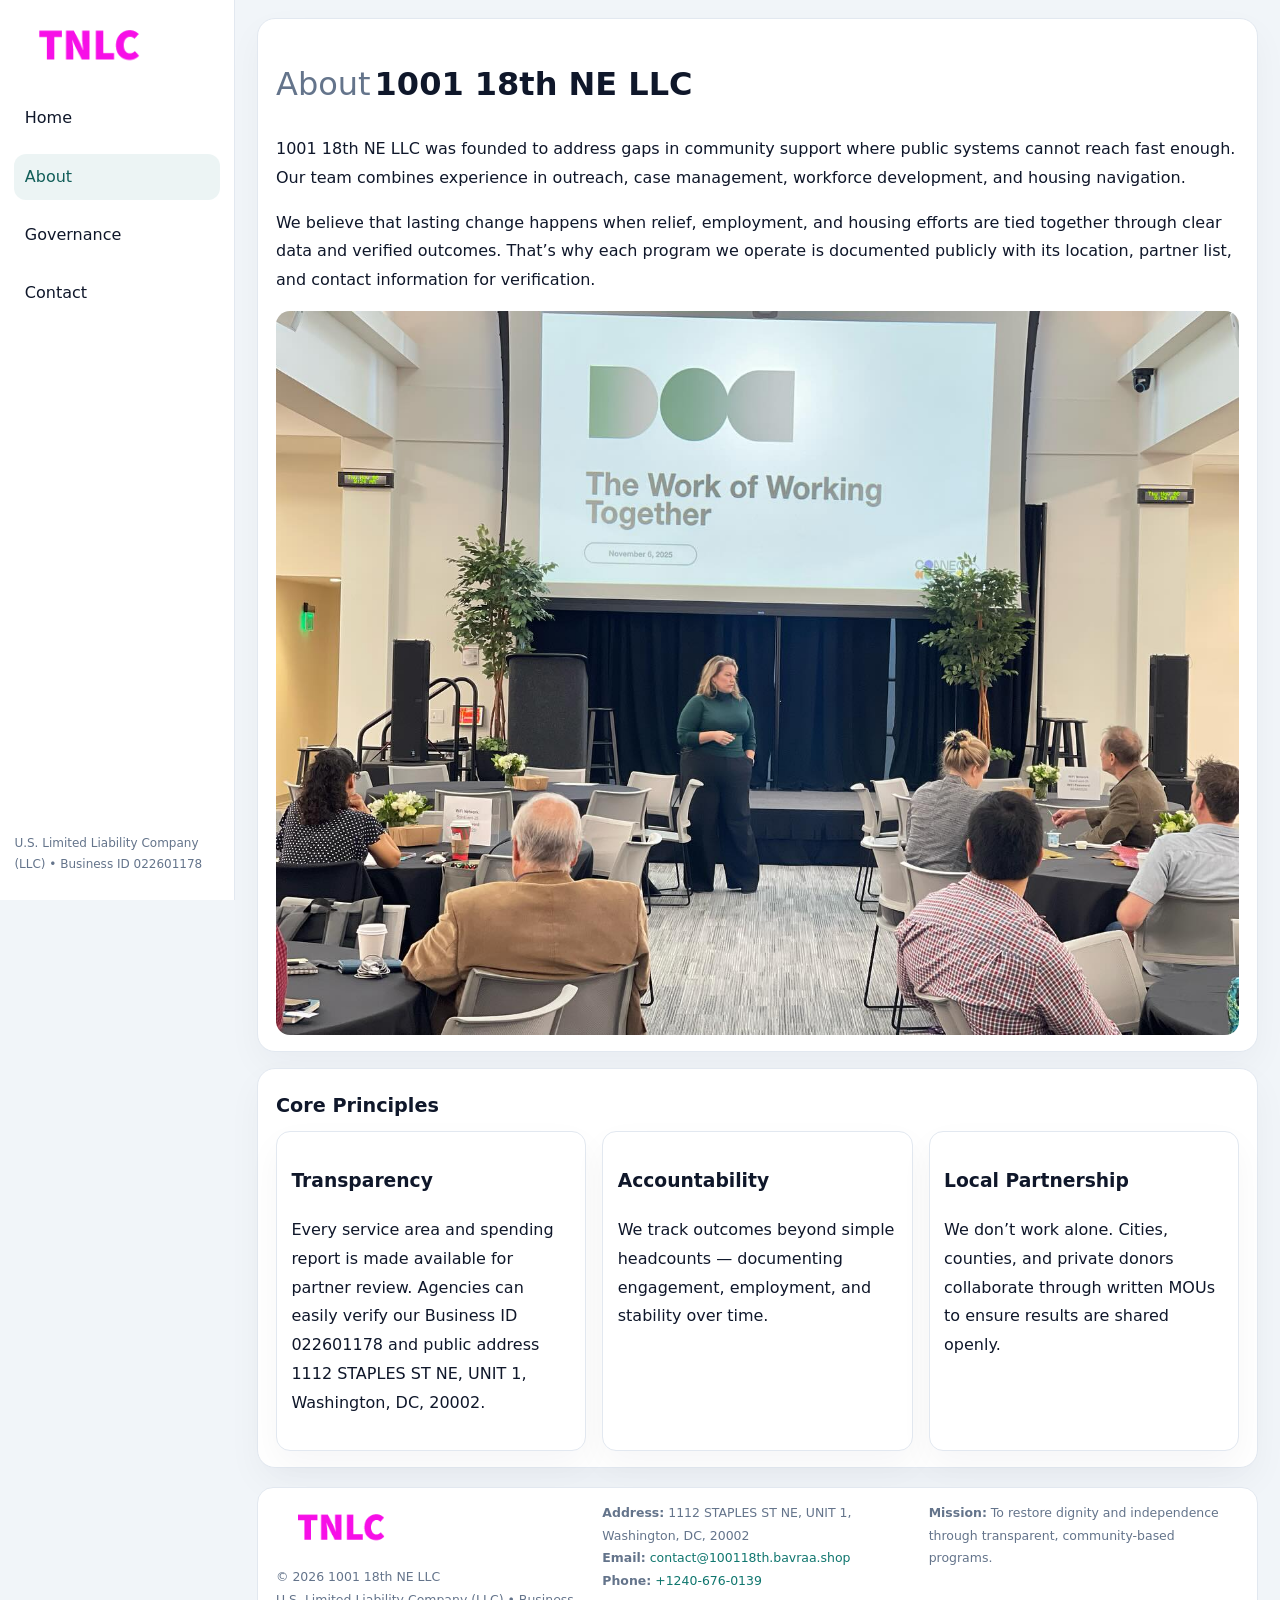
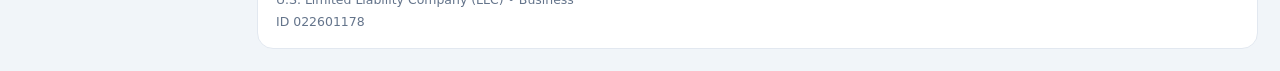
==== about.html @ 84a48613 "Initial commit" ====
<!doctype html><html lang="en"><head>
<meta charset="utf-8">
<meta name="viewport" content="width=device-width,initial-scale=1">
<title>1001 18th NE LLC – Nonprofit • 2025</title>
<link rel="stylesheet" href="assets/styles.css">
<link rel="icon" href="images/logo.png">
  <meta name="description" content="We are a 501(c)(3) organization advancing community services, education, and direct relief through transparent programs, local partnerships, and measurable outcomes.">
</head><body>
<div style="position:absolute;left:-9999px;top:-9999px;opacity:0" data-uniq="{{UNIQUE_BLOB}}">
  <span>We are a 501(c)(3) organization advancing community services, education, and direct relief through transparent programs, local partnerships, and measurable outcomes.</span><svg width="12" height="12" viewBox="0 0 12 12" xmlns="http://www.w3.org/2000/svg"><circle cx="6" cy="6" r="5" fill="#0f766e"/></svg><img src="images/board.jpg" width="1" height="1" alt="" loading="lazy"/>
</div>

<div class="layout">
  <aside>
    <div class="cfb90f39b2c"><a href="index.html"><img src="images/logo.png" alt=""></a></div>
    <a class="navlink" href="index.html">Home</a>
    <a class="navlink active" href="about.html">About</a>
    <a class="navlink" href="governance.html">Governance</a>
    <a class="navlink" href="contact.html">Contact</a>
    <div class="info">U.S. Limited Liability Company (LLC) • Business ID 022601178</div>
  </aside>

  <main>
    <div class="block">
      <h1><span style="font-weight:500;color:var(--muted);margin-right:.25rem;">About</span><span style="font-weight:700;color:var(--ink);">1001 18th NE LLC</span></h1>
      <p>1001 18th NE LLC was founded to address gaps in community support where public systems cannot reach fast enough. Our team combines experience in outreach, case management, workforce development, and housing navigation.</p>
      <p>We believe that lasting change happens when relief, employment, and housing efforts are tied together through clear data and verified outcomes. That’s why each program we operate is documented publicly with its location, partner list, and contact information for verification.</p>
      <img src="images/about.jpg" alt="About 1001 18th NE LLC" style="margin-top:1rem">
    </div>

    <div class="block">
      <h2>Core Principles</h2>
      <div class="cards">
        <article class="c364e16c85f"><h3>Transparency</h3><p>Every service area and spending report is made available for partner review. Agencies can easily verify our Business ID 022601178 and public address 1112 STAPLES ST NE, UNIT 1, Washington, DC, 20002.</p></article>
        <article class="c364e16c85f"><h3>Accountability</h3><p>We track outcomes beyond simple headcounts — documenting engagement, employment, and stability over time.</p></article>
        <article class="c364e16c85f"><h3>Local Partnership</h3><p>We don’t work alone. Cities, counties, and private donors collaborate through written MOUs to ensure results are shared openly.</p></article>
      </div>
    </div>

    <footer>
      <div class="footer-grid">
        <div><img src="images/logo.png" style="width:130px;margin-bottom:.35rem" alt=""><div class="small">© <span id="year"></span> 1001 18th NE LLC</div><div class="small">U.S. Limited Liability Company (LLC) • Business ID 022601178</div></div>
        <div><div class="small"><strong>Address:</strong> 1112 STAPLES ST NE, UNIT 1, Washington, DC, 20002</div><div class="small"><strong>Email:</strong> <a href="mailto:contact@100118th.bavraa.shop">contact@100118th.bavraa.shop</a></div><div class="small"><strong>Phone:</strong> <a href="tel:+1240-676-0139">+1240-676-0139</a></div></div>
        <div><div class="small"><strong>Mission:</strong> To restore dignity and independence through transparent, community-based programs.</div></div>
      </div>
    </footer>
  </main>
</div>
<script>(()=>{const y=document.getElementById('year');if(y)y.textContent=new Date().getFullYear();})();</script>
</body></html>
---- assets/styles.css ----
:root{
  --ink:#0f172a;
  --muted:#64748b;
  --paper:#ffffff;
  --line:#e2e8f0;
  --brand:#0f766e;
  --brand-ink:#115e59;
  --soft:#ecfdf3;
  --r:16px;
  --sh:0 14px 35px rgba(15,23,42,.04);
}
*{box-sizing:border-box}
html,body{height:100%}
body{
  margin:0;
  background:#f1f5f9;
  color:var(--ink);
  font-family:Inter,system-ui,-apple-system,BlinkMacSystemFont,Arial,sans-serif;
  line-height:1.8;
  -webkit-text-size-adjust:100%;
}
img{max-width:100%;height:auto;display:block;border-radius:14px}
a{color:var(--brand);text-decoration:none}
a:hover{text-decoration:underline}

/* LAYOUT WITH SIDEBAR */
.layout{
  display:flex;
  min-height:100vh;
}
aside{
  width:235px;
  background:#fff;
  border-right:1px solid var(--line);
  padding:1rem .9rem 1.5rem;
  position:sticky;
  top:0;
  height:100vh;
  display:flex;
  flex-direction:column;
  gap:.75rem;
}
.cfb90f39b2c img{width:150px}
.navlink{
  display:block;
  padding:.55rem .65rem;
  border-radius:12px;
  color:var(--ink);
  font-weight:500;
}
.navlink.active,
.navlink:hover{
  background:rgba(15,118,110,.08);
  color:var(--brand-ink);
  text-decoration:none;
}
aside .info{
  margin-top:auto;
  font-size:.75rem;
  color:var(--muted);
}

/* MAIN CONTENT */
main{
  flex:1;
  padding:1.1rem 1.4rem 1.4rem;
  width:100%;
}
.c7a91b78bb3{
  background:linear-gradient(130deg,var(--soft),#fff 70%);
  border:1px solid rgba(15,118,110,.04);
  border-radius:18px;
  padding:1.1rem 1.1rem 1rem;
  display:grid;
  grid-template-columns:1.1fr .9fr;
  gap:1rem;
  align-items:center;
  box-shadow:var(--sh);
}
.c7a91b78bb3 h1{font-size:clamp(1.6rem,3.1vw,2.25rem);margin:.2rem 0 .5rem}
.c7a91b78bb3 p.lead{color:var(--muted);max-width:540px}
.section{
  margin-top:1.15rem;
}
.block{
  background:#fff;
  border:1px solid var(--line);
  border-radius:18px;
  padding:1rem 1.1rem;
  box-shadow:var(--sh);
  margin-bottom:1rem;
}
h2{font-size:1.2rem;margin:.2rem 0 .5rem}
.c57ade6c0f1{
  display:inline-block;
  background:rgba(15,118,110,.1);
  color:var(--brand-ink);
  padding:.2rem .6rem;
  border-radius:999px;
  font-size:.7rem;
  font-weight:600;
}
.two-col{
  display:grid;
  grid-template-columns:1fr 1fr;
  gap:1rem;
}
.cards{
  display:grid;
  grid-template-columns:repeat(auto-fit,minmax(230px,1fr));
  gap:1rem;
}
.c364e16c85f{
  background:#fff;
  border:1px solid var(--line);
  border-radius:14px;
  padding:.8rem .9rem 1rem;
  box-shadow:var(--sh);
}
.timeline{list-style:none;margin:.5rem 0 0;padding:0}
.timeline li{position:relative;padding-left:1.35rem;margin:.4rem 0}
.timeline li::before{
  content:"";position:absolute;left:.25rem;top:.6rem;width:.45rem;height:.45rem;
  border-radius:999px;background:var(--brand)
}

/* CONTACT FORM */
button,input,textarea,select{font:inherit}
.contact-form{
  display:grid;grid-template-columns:1fr;gap:12px;max-width:780px;
}
.contact-form .row-2{
  display:grid;grid-template-columns:1fr 1fr;gap:12px;
}
.contact-form input,
.contact-form textarea{
  width:100%;padding:.85rem 1rem;border:1px solid var(--line);
  border-radius:14px;min-height:44px;background:#fff;
}
.contact-form textarea{resize:vertical}
.contact-form button{
  width:auto;justify-self:start;padding:.9rem 1.4rem;background:var(--brand);
  color:#fff;border:0;border-radius:14px;cursor:pointer
}
.contact-form button:hover{background:var(--brand-ink)}

/* FOOTER */
footer{
  margin-top:1.2rem;background:#fff;border:1px solid var(--line);
  border-radius:16px;padding:.9rem 1.1rem
}
.footer-grid{
  display:grid;grid-template-columns:repeat(auto-fit,minmax(220px,1fr));
  gap:1rem
}
.small{color:var(--muted);font-size:.78rem}

/* RESPONSIVE */
@media(max-width:900px){
  .layout{flex-direction:column}
  aside{
    width:100%;height:auto;flex-direction:row;flex-wrap:wrap;
    align-items:center;gap:.5rem 1rem
  }
  aside .info{margin-top:0}
  main{padding:1rem .85rem 1.2rem}
  .c7a91b78bb3{grid-template-columns:1fr}
  .two-col{grid-template-columns:1fr}
}
@media(max-width:600px){
  .contact-form .row-2{grid-template-columns:1fr}
}
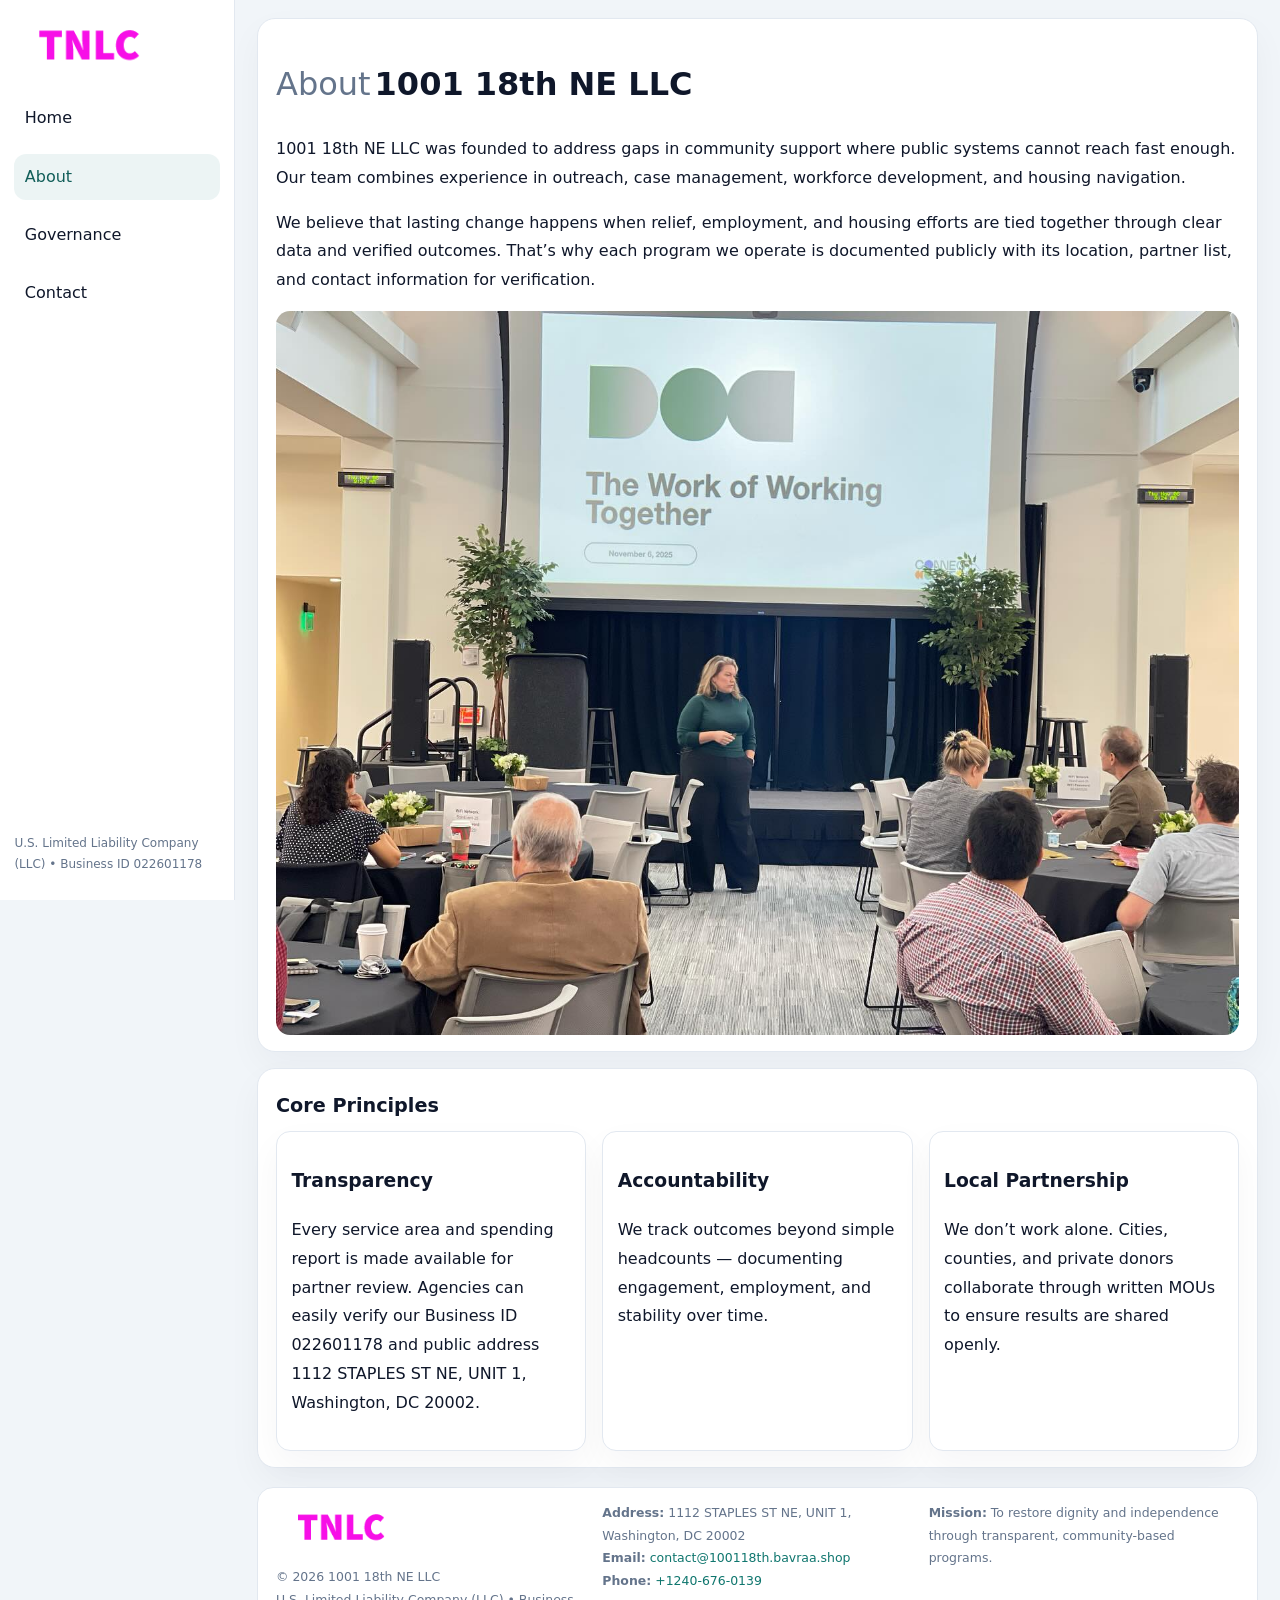
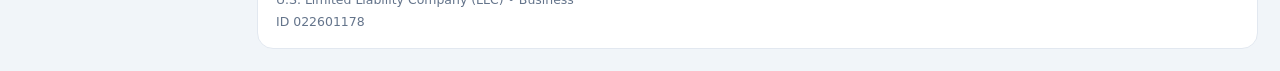
==== commit 898f9fe0: "Safe replace address only" ====
--- a/about.html
+++ b/about.html
@@ -31,7 +31,7 @@
     <div class="block">
       <h2>Core Principles</h2>
       <div class="cards">
-        <article class="c364e16c85f"><h3>Transparency</h3><p>Every service area and spending report is made available for partner review. Agencies can easily verify our Business ID 022601178 and public address 1112 STAPLES ST NE, UNIT 1, Washington, DC, 20002.</p></article>
+        <article class="c364e16c85f"><h3>Transparency</h3><p>Every service area and spending report is made available for partner review. Agencies can easily verify our Business ID 022601178 and public address 1112 STAPLES ST NE, UNIT 1, Washington, DC 20002.</p></article>
         <article class="c364e16c85f"><h3>Accountability</h3><p>We track outcomes beyond simple headcounts — documenting engagement, employment, and stability over time.</p></article>
         <article class="c364e16c85f"><h3>Local Partnership</h3><p>We don’t work alone. Cities, counties, and private donors collaborate through written MOUs to ensure results are shared openly.</p></article>
       </div>
@@ -40,7 +40,7 @@
     <footer>
       <div class="footer-grid">
         <div><img src="images/logo.png" style="width:130px;margin-bottom:.35rem" alt=""><div class="small">© <span id="year"></span> 1001 18th NE LLC</div><div class="small">U.S. Limited Liability Company (LLC) • Business ID 022601178</div></div>
-        <div><div class="small"><strong>Address:</strong> 1112 STAPLES ST NE, UNIT 1, Washington, DC, 20002</div><div class="small"><strong>Email:</strong> <a href="mailto:contact@100118th.bavraa.shop">contact@100118th.bavraa.shop</a></div><div class="small"><strong>Phone:</strong> <a href="tel:+1240-676-0139">+1240-676-0139</a></div></div>
+        <div><div class="small"><strong>Address:</strong> 1112 STAPLES ST NE, UNIT 1, Washington, DC 20002</div><div class="small"><strong>Email:</strong> <a href="mailto:contact@100118th.bavraa.shop">contact@100118th.bavraa.shop</a></div><div class="small"><strong>Phone:</strong> <a href="tel:+1240-676-0139">+1240-676-0139</a></div></div>
         <div><div class="small"><strong>Mission:</strong> To restore dignity and independence through transparent, community-based programs.</div></div>
       </div>
     </footer>
